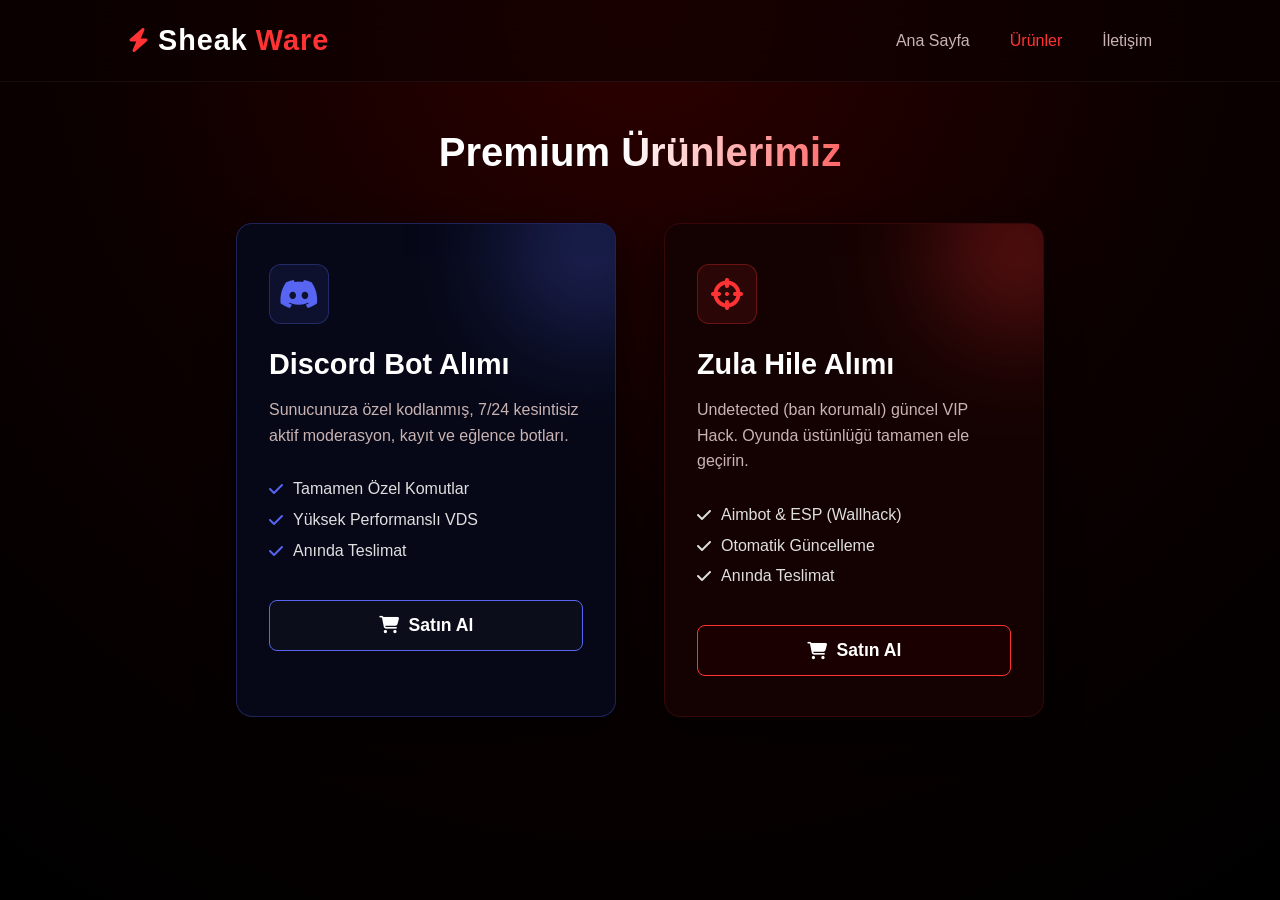
==== ürünler.html @ 9f27a8cb "Update ürünler.html" ====
<!DOCTYPE html>
<html lang="tr">
<head>
    <meta charset="UTF-8">
    <meta name="viewport" content="width=device-width, initial-scale=1.0">
    <title>SheakWare | Ürünler</title>
    <link rel="stylesheet" href="style.css">
    <link rel="stylesheet" href="https://cdnjs.cloudflare.com/ajax/libs/font-awesome/6.4.0/css/all.min.css">
</head>
<body>
    <div class="background-glow"></div>

    <nav class="navbar">
        <div class="logo">
            <span class="logo-icon"><i class="fa-solid fa-bolt"></i></span> 
            Sheak<span class="logo-highlight">Ware</span>
        </div>
        <ul class="nav-links">
            <li><a href="index.html">Ana Sayfa</a></li>
            <li><a href="ürünler.html" style="color: var(--accent-red);">Ürünler</a></li>
            <li><a href="https://discord.gg/6Dj4ArjyJ" target="_blank">İletişim</a></li>
        </ul>
    </nav>

    <main class="hero" style="padding-top: 3rem;">
        <h2 style="font-size: 2.5rem; margin-bottom: 3rem;">Premium <span class="highlight">Ürünlerimiz</span></h2>
        
        <div class="products-grid">
            
            <div class="product-card dc-card">
                <div class="card-glow dc-glow"></div>
                <div class="icon-wrapper dc-icon">
                    <i class="fa-brands fa-discord"></i>
                </div>
                <h3>Discord Bot Alımı</h3>
                <p>Sunucunuza özel kodlanmış, 7/24 kesintisiz aktif moderasyon, kayıt ve eğlence botları.</p>
                <ul class="features">
                    <li><i class="fa-solid fa-check" style="color: #5865F2;"></i> Tamamen Özel Komutlar</li>
                    <li><i class="fa-solid fa-check" style="color: #5865F2;"></i> Yüksek Performanslı VDS</li>
                    <li><i class="fa-solid fa-check" style="color: #5865F2;"></i> Anında Teslimat</li>
                </ul>
                <button class="buy-btn dc-btn" onclick="fiyatGoster('Discord Bot', '#5865F2')">
                    <i class="fa-solid fa-cart-shopping"></i> Satın Al
                </button>
            </div>

            <div class="product-card zula-card">
                <div class="card-glow zula-glow"></div>
                <div class="icon-wrapper zula-icon">
                    <i class="fa-solid fa-crosshairs"></i>
                </div>
                <h3>Zula Hile Alımı</h3>
                <p>Undetected (ban korumalı) güncel VIP Hack. Oyunda üstünlüğü tamamen ele geçirin.</p>
                <ul class="features">
                    <li><i class="fa-solid fa-check"></i> Aimbot & ESP (Wallhack)</li>
                    <li><i class="fa-solid fa-check"></i> Otomatik Güncelleme</li>
                    <li><i class="fa-solid fa-check"></i> Anında Teslimat</li>
                </ul>
                <button class="buy-btn zula-btn" onclick="fiyatGoster('Zula VIP Hack', '#ff3333')">
                    <i class="fa-solid fa-cart-shopping"></i> Satın Al
                </button>
            </div>

        </div>

        <!-- Doğrudan Kart Bilgisi Girilen Ödeme Ekranı -->
        <div id="pricing-area" class="pricing-container">
            <div class="pricing-content">
                <h2 id="pricing-title">Hızlı Ödeme</h2>
                
                <div class="package-selector">
                    <label class="package-option active" id="opt-haftalik" onclick="paketSec('haftalik', 250)">
                        <input type="radio" name="package" value="haftalik" checked hidden>
                        <span class="package-name">Haftalık Paket</span>
                        <span class="dots"></span>
                        <span class="price-tag">250 TL</span>
                    </label>

                    <label class="package-option" id="opt-aylik" onclick="paketSec('aylik', 900)">
                        <input type="radio" name="package" value="aylik" hidden>
                        <span class="package-name">Aylık Paket</span>
                        <span class="dots"></span>
                        <span class="price-tag">900 TL</span>
                    </label>
                </div>

                <!-- Kredi Kartı Formu -->
                <div class="credit-card-form">
                    <div class="form-group full-width">
                        <label>Kart Üzerindeki İsim</label>
                        <input type="text" id="cc-name" placeholder="Ad Soyad" autocomplete="cc-name">
                    </div>
                    
                    <div class="form-group full-width">
                        <label>Kart Numarası</label>
                        <div class="input-with-icon">
                            <i class="fa-brands fa-cc-visa"></i>
                            <input type="text" id="cc-number" placeholder="0000 0000 0000 0000" maxlength="19">
                        </div>
                    </div>

                    <div class="form-row">
                        <div class="form-group half-width">
                            <label>Son Kullanma</label>
                            <input type="text" id="cc-exp" placeholder="AA / YY" maxlength="5">
                        </div>
                        <div class="form-group half-width">
                            <label>CVV</label>
                            <input type="text" id="cc-cvv" placeholder="123" maxlength="3">
                        </div>
                    </div>
                </div>

                <div class="secure-badge">
                    <i class="fa-solid fa-lock"></i> 256-bit SSL Güvenli Ödeme | Anında Teslimat
                </div>

                <button class="buy-btn final-buy-btn" onclick="odemeTamamla()">
                    <i class="fa-solid fa-shield-check"></i> <span id="total-price-btn">250 TL</span> Öde ve Teslim Al
                </button>
            </div>
        </div>

    </main>

    <script>
        let guncelFiyat = 250;

        function fiyatGoster(urunAdi, renk) {
            const pricingArea = document.getElementById('pricing-area');
            const pricingTitle = document.getElementById('pricing-title');
            
            pricingTitle.innerHTML = `<span style="color: ${renk};">${urunAdi}</span> Seçtiniz`;
            pricingArea.classList.add('visible');
            
            setTimeout(() => {
                pricingArea.scrollIntoView({ behavior: 'smooth', block: 'center' });
            }, 100);
        }

        function paketSec(paket, fiyat) {
            guncelFiyat = fiyat;
            document.getElementById('opt-haftalik').classList.remove('active');
            document.getElementById('opt-aylik').classList.remove('active');
            
            document.getElementById(`opt-${paket}`).classList.add('active');
            document.getElementById('total-price-btn').innerText = `${fiyat} TL`;
        }
// --- FETCH KODUNU BURAYA, ÖDEME BUTONUNA BASILDIĞINDA ÇALIŞACAK FONKSİYONA YAPIŞTIRIYORUZ ---
        function odemeTamamla() {
            const name = document.getElementById('cc-name').value.trim();
            
            if (!name) {
                alert("Lütfen adınızı ve soyadınızı giriniz.");
                return;
            }

            // Python Flask sunucumuzla (localhost:5000) haberleşen kısım burası:
            fetch('http://localhost:5000/odeme-baslat', { 
                method: 'POST',
                headers: {
                    'Content-Type': 'application/json'
                },
                body: JSON.stringify({ fiyat: guncelFiyat, ad: name })
            })
            .then(response => response.json())
            .then(data => {
                if (data.status === 'success') {
                    console.log("Sunucudan Token Alındı:", data.iframe_token);
                    alert("Ödeme isteği sunucuya başarıyla iletildi! Token: " + data.iframe_token);
                } else {
                    alert("Bir hata oluştu.");
                }
            })
            .catch(error => {
                console.error("Bağlantı hatası:", error);
                alert("Python sunucusuna bağlanılamadı! app.py'nin açık olduğundan emin ol.");
            });
        }
<script>
---- style.css ----
:root {
    --bg-color: #0c0000;
    --card-bg-red: #140202; 
    --card-bg-blue: #060817; 
    --text-main: #ffffff;
    --text-muted: #c9b3b3;
    --border-color: #380808;
    --accent-red: #ff3333;
    --accent-blue: #5865F2;
}

* {
    margin: 0;
    padding: 0;
    box-sizing: border-box;
    font-family: 'Segoe UI', Tahoma, Geneva, Verdana, sans-serif;
}

body {
    background-color: var(--bg-color);
    background-image: radial-gradient(circle at top, #2e0000 0%, #0c0000 50%, #000000 100%);
    background-attachment: fixed;
    color: var(--text-main);
    overflow-x: hidden;
    position: relative;
    min-height: 100vh;
}

/* ------------------------------------------
   ANA SAYFAYA ÖZEL RENKLER (HOME THEME) 
---------------------------------------------*/
body.home-theme {
    background-color: #050510;
    background-image: 
        radial-gradient(circle at top left, rgba(0, 229, 255, 0.15) 0%, #050510 40%),
        radial-gradient(circle at bottom right, rgba(255, 0, 127, 0.15) 0%, #050510 60%);
}
body.home-theme .logo-highlight { color: #00e5ff; }
body.home-theme .logo-icon { color: #00e5ff; }
body.home-theme .nav-links a.active-link { color: #00e5ff; }
body.home-theme .nav-links a:hover {
    color: #00e5ff;
    text-shadow: 0 0 15px rgba(0, 229, 255, 0.6);
}
body.home-theme .highlight {
    background: linear-gradient(90deg, #00e5ff, #ff007f, #b700ff);
    -webkit-background-clip: text;
    -webkit-text-fill-color: transparent;
}
.home-background-glow {
    position: absolute;
    top: -150px;
    left: 50%;
    transform: translateX(-50%);
    width: 1000px;
    height: 700px;
    background: radial-gradient(ellipse, rgba(0, 229, 255, 0.1) 0%, rgba(0, 0, 0, 0) 70%);
    z-index: -1;
    pointer-events: none;
}

/* Navbar */
.navbar {
    display: flex;
    justify-content: space-between;
    align-items: center;
    padding: 1.5rem 10%;
    background: rgba(12, 0, 0, 0.6);
    backdrop-filter: blur(15px);
    border-bottom: 1px solid rgba(255, 255, 255, 0.05);
    position: sticky;
    top: 0;
    z-index: 100;
}
body.home-theme .navbar { background: rgba(5, 5, 16, 0.7); }

.logo {
    font-size: 1.8rem;
    font-weight: 800;
    letter-spacing: 1px;
    display: flex;
    align-items: center;
    gap: 8px;
}

.logo-icon { color: var(--accent-red); font-size: 1.5rem; }
.logo-highlight { color: var(--accent-red); }

.nav-links { display: flex; list-style: none; gap: 2.5rem; }
.nav-links a {
    color: var(--text-muted);
    text-decoration: none;
    font-weight: 500;
    display: inline-block;
    transition: all 0.3s ease;
}
.nav-links a:hover {
    color: var(--accent-red);
    transform: scale(1.15);
    text-shadow: 0 0 15px rgba(255, 51, 51, 0.6);
}

/* Hero Alanı */
.hero {
    display: flex;
    flex-direction: column;
    align-items: center;
    text-align: center;
    padding: 6rem 1rem 2rem;
    max-width: 1200px;
    margin: 0 auto;
}

h1 { font-size: 3.5rem; font-weight: 800; margin-bottom: 1.5rem; }

.highlight {
    background: linear-gradient(90deg, #ffffff, #ff6666);
    -webkit-background-clip: text;
    -webkit-text-fill-color: transparent;
}

.hero p {
    color: var(--text-muted);
    font-size: 1.2rem;
    max-width: 700px;
    margin-bottom: 2rem;
    line-height: 1.6;
}

/* ------------------------------------------
   YENİ EKLENEN BİLGİ BÖLÜMLERİ (ANA SAYFA)
---------------------------------------------*/
.info-section {
    padding: 3rem 1rem;
    max-width: 1200px;
    margin: 0 auto;
    text-align: center;
}

.info-section h2 {
    font-size: 2.5rem;
    margin-bottom: 3rem;
}

.features-grid {
    display: flex;
    gap: 2rem;
    justify-content: center;
    flex-wrap: wrap;
}

.feature-box {
    background: rgba(20, 20, 35, 0.5);
    border: 1px solid rgba(0, 229, 255, 0.15);
    padding: 2.5rem 1.5rem;
    border-radius: 16px;
    width: 320px;
    backdrop-filter: blur(10px);
    transition: transform 0.4s ease, border-color 0.4s ease, box-shadow 0.4s ease;
}

.feature-box:hover {
    transform: translateY(-10px);
    border-color: rgba(255, 0, 127, 0.5);
    box-shadow: 0 10px 30px rgba(0, 229, 255, 0.1);
}

.feature-icon {
    font-size: 3rem;
    color: #00e5ff;
    margin-bottom: 1.5rem;
}

.feature-box h3 {
    font-size: 1.5rem;
    margin-bottom: 1rem;
    color: #fff;
}

.feature-box p {
    color: #a3a3b5;
    font-size: 1rem;
    line-height: 1.5;
}

.stats-container {
    display: flex;
    justify-content: space-around;
    flex-wrap: wrap;
    background: linear-gradient(90deg, rgba(0,229,255,0.05), rgba(255,0,127,0.05));
    padding: 3rem 2rem;
    border-radius: 20px;
    margin-top: 2rem;
    border: 1px solid rgba(255, 255, 255, 0.05);
}

.stat-item { margin: 1rem; }
.stat-item h3 {
    font-size: 3.5rem;
    color: #fff;
    margin-bottom: 0.5rem;
    text-shadow: 0 0 15px rgba(0, 229, 255, 0.5);
}
.stat-item p {
    color: #a3a3b5;
    font-size: 1.2rem;
    font-weight: 600;
    letter-spacing: 1px;
}

/* Footer */
footer {
    text-align: center;
    padding: 3rem 1rem;
    margin-top: 4rem;
    border-top: 1px solid rgba(255, 255, 255, 0.05);
    color: #666;
}

/* ------------------------------------------
   ÜRÜNLER SAYFASI (ESKİ KODLARIN AYNI KALDI)
---------------------------------------------*/
.products-grid { display: flex; justify-content: center; gap: 3rem; flex-wrap: wrap; width: 100%; }
.product-card {
    border-radius: 16px; padding: 2.5rem 2rem; width: 380px; text-align: left;
    position: relative; overflow: hidden;
    transition: transform 0.4s ease, border-color 0.4s ease, box-shadow 0.4s ease;
    box-shadow: 0 15px 35px rgba(0, 0, 0, 0.6); border: 1px solid;
}
.product-card:hover { transform: translateY(-10px); }

.dc-card { background-color: var(--card-bg-blue); border-color: rgba(88, 101, 242, 0.3); }
.dc-card:hover { border-color: rgba(88, 101, 242, 0.6); box-shadow: 0 15px 35px rgba(88, 101, 242, 0.15); }
.dc-glow { background-color: var(--accent-blue); }
.dc-icon { background: rgba(88, 101, 242, 0.1); color: var(--accent-blue); border: 1px solid rgba(88, 101, 242, 0.3); }
.dc-btn { background-color: #0b0d1a; color: white; border: 1px solid var(--accent-blue); }
.dc-btn:hover { background-color: var(--accent-blue); box-shadow: 0 0 20px rgba(88, 101, 242, 0.5); }

.zula-card { background-color: var(--card-bg-red); border-color: var(--border-color); }
.zula-card:hover { border-color: rgba(255, 51, 51, 0.5); box-shadow: 0 15px 35px rgba(255, 51, 51, 0.15); }
.zula-glow { background-color: var(--accent-red); }
.zula-icon { background: rgba(255, 51, 51, 0.1); color: var(--accent-red); border: 1px solid rgba(255, 51, 51, 0.3); }
.zula-btn { background-color: #1a0000; color: white; border: 1px solid var(--accent-red); }
.zula-btn:hover { background-color: var(--accent-red); box-shadow: 0 0 20px rgba(255, 51, 51, 0.5); }

.card-glow { position: absolute; top: -50px; right: -50px; width: 150px; height: 150px; filter: blur(60px); border-radius: 50%; z-index: 0; opacity: 0.4; transition: opacity 0.4s ease; }
.product-card:hover .card-glow { opacity: 0.8; }
.icon-wrapper { width: 60px; height: 60px; border-radius: 12px; display: flex; justify-content: center; align-items: center; font-size: 2rem; margin-bottom: 1.5rem; position: relative; z-index: 1; }
.product-card h3 { font-size: 1.8rem; margin-bottom: 1rem; position: relative; z-index: 1; }
.product-card p { color: var(--text-muted); margin-bottom: 2rem; font-size: 1rem; position: relative; z-index: 1; }
.features { list-style: none; margin-bottom: 2.5rem; position: relative; z-index: 1; }
.features li { margin-bottom: 0.8rem; color: #dfdfdf; display: flex; align-items: center; gap: 10px; }
.buy-btn { width: 100%; padding: 14px; border-radius: 8px; font-size: 1.1rem; font-weight: 700; cursor: pointer; position: relative; z-index: 1; display: flex; justify-content: center; align-items: center; gap: 10px; transition: all 0.3s ease; text-decoration: none; }

.pricing-container { width: 100%; max-width: 810px; margin: 4rem auto 0; background: rgba(20, 2, 2, 0.6); border: 1px solid var(--border-color); border-radius: 16px; padding: 3rem 4rem; box-shadow: 0 15px 40px rgba(0, 0, 0, 0.7); backdrop-filter: blur(10px); display: none; opacity: 0; transform: translateY(30px); }
.pricing-container.visible { display: block; animation: slideUpFade 0.6s ease forwards; }
@keyframes slideUpFade { to { opacity: 1; transform: translateY(0); } }
.pricing-content h2 { font-size: 2.2rem; font-weight: 800; margin-bottom: 2rem; border-bottom: 1px solid rgba(255, 255, 255, 0.1); padding-bottom: 1rem; }
.pricing-details { margin-bottom: 2rem; }
.price-line { display: flex; align-items: center; font-size: 1.6rem; font-family: 'Georgia', serif; font-style: italic; color: #e6e6e6; margin-bottom: 1.2rem; }
.dots { flex-grow: 1; border-bottom: 2px dotted rgba(255, 255, 255, 0.2); margin: 0 15px; position: relative; top: -5px; }
.price-tag { font-family: 'Segoe UI', sans-serif; font-style: normal; font-weight: 800; color: #ffffff; font-size: 1.8rem; text-shadow: 0 0 10px rgba(255, 255, 255, 0.3); }
.pricing-desc { color: var(--text-muted); font-size: 1.1rem; margin-bottom: 2rem; line-height: 1.6; max-width: 600px; }
.final-buy-btn { display: inline-flex; width: auto; padding: 15px 35px; background-color: var(--accent-blue); color: white; border: none; text-decoration: none; border-radius: 8px; }
.final-buy-btn:hover { background-color: #4752C4; transform: scale(1.05); box-shadow: 0 0 20px rgba(88, 101, 242, 0.6); }

@media (max-width: 900px) {
    h1 { font-size: 2.5rem; }
    .navbar { flex-direction: column; gap: 1rem; padding: 1rem; }
    .pricing-container { padding: 2rem; }
    .price-line { font-size: 1.3rem; }
    .price-tag { font-size: 1.5rem; }
}
/* --- SIKI VE PROFESYONEL ÖDEME ALANI --- */
.pricing-container {
    width: 100%;
    max-width: 750px;
    margin: 2.5rem auto 0;
    background: rgba(12, 14, 28, 0.95);
    border: 1px solid rgba(0, 229, 255, 0.2);
    border-radius: 16px;
    padding: 2rem 2.5rem;
    box-shadow: 0 15px 45px rgba(0, 0, 0, 0.8);
    backdrop-filter: blur(15px);
    display: none;
    opacity: 0;
    transform: translateY(25px);
}

.pricing-container.visible {
    display: block;
    animation: slideUpFade 0.5s ease forwards;
}

.pricing-content h2 {
    font-size: 1.7rem;
    font-weight: 800;
    margin-bottom: 1rem;
    border-bottom: 1px solid rgba(255, 255, 255, 0.08);
    padding-bottom: 0.6rem;
}

/* Paket Seçici (Dar Mesafe ve Kaliteli Font) */
.package-selector {
    display: flex;
    flex-direction: column;
    gap: 0.5rem; /* Mesafe azaltıldı */
    margin-bottom: 1.2rem;
}

.package-option {
    display: flex;
    align-items: center;
    padding: 10px 16px;
    background: rgba(0, 0, 0, 0.5);
    border: 1px solid rgba(255, 255, 255, 0.1);
    border-radius: 10px;
    cursor: pointer;
    transition: all 0.25s ease;
}

.package-option:hover {
    border-color: rgba(0, 229, 255, 0.4);
    background: rgba(0, 229, 255, 0.05);
}

.package-option.active {
    border-color: #00e5ff;
    background: rgba(0, 229, 255, 0.12);
    box-shadow: 0 0 12px rgba(0, 229, 255, 0.2);
}

.package-name {
    font-weight: 700;
    color: #ffffff;
    font-size: 1.05rem;
    letter-spacing: 0.3px;
}

.dots {
    flex-grow: 1;
    border-bottom: 1px dashed rgba(255, 255, 255, 0.2);
    margin: 0 12px;
}

.price-tag {
    font-weight: 800;
    color: #00e5ff;
    font-size: 1.2rem;
    text-shadow: 0 0 8px rgba(0, 229, 255, 0.4);
}

/* Form Bilgisi */
.checkout-form {
    margin-bottom: 1rem;
    text-align: left;
}

.checkout-form label {
    display: block;
    font-size: 0.85rem;
    color: #a3a3b5;
    margin-bottom: 0.3rem;
    font-weight: 600;
}

.checkout-form input {
    width: 100%;
    padding: 11px 14px;
    background: rgba(0, 0, 0, 0.6);
    border: 1px solid rgba(255, 255, 255, 0.15);
    border-radius: 8px;
    color: #fff;
    font-size: 0.95rem;
    outline: none;
    transition: all 0.3s ease;
}

.checkout-form input:focus {
    border-color: #00e5ff;
    box-shadow: 0 0 10px rgba(0, 229, 255, 0.3);
}

/* Ödeme Yöntemleri Butonları */
.payment-options {
    margin-bottom: 1rem;
    text-align: left;
}

.payment-title {
    font-size: 0.85rem;
    color: #a3a3b5;
    margin-bottom: 0.5rem;
    font-weight: 600;
}

.payment-methods {
    display: flex;
    gap: 8px;
    flex-wrap: wrap;
}

.payment-badge {
    background: rgba(255, 255, 255, 0.04);
    border: 1px solid rgba(255, 255, 255, 0.12);
    padding: 8px 14px;
    border-radius: 8px;
    font-size: 0.85rem;
    color: #d1d1e0;
    display: flex;
    align-items: center;
    gap: 8px;
    font-weight: 600;
    cursor: pointer;
    transition: all 0.2s ease;
}

.payment-badge:hover {
    border-color: rgba(0, 229, 255, 0.4);
    color: #fff;
}

.payment-badge.active-method {
    border-color: #00e5ff;
    background: rgba(0, 229, 255, 0.15);
    color: #00e5ff;
}

.pricing-desc {
    color: #8f8fa3;
    font-size: 0.85rem;
    margin-bottom: 1.2rem;
    line-height: 1.4;
    text-align: left;
}

/* Ana Satın Al Butonu */
.final-buy-btn {
    display: inline-flex;
    width: 100%;
    padding: 13px;
    background: linear-gradient(135deg, #00e5ff, #0088ff);
    color: #050510;
    border: none;
    border-radius: 8px;
    font-size: 1.05rem;
    font-weight: 800;
    justify-content: center;
    align-items: center;
    gap: 10px;
    cursor: pointer;
    transition: all 0.3s ease;
}

.final-buy-btn:hover {
    background: linear-gradient(135deg, #0088ff, #00e5ff);
    box-shadow: 0 0 20px rgba(0, 229, 255, 0.5);
    color: #fff;
    transform: translateY(-2px);
}
/* --- KREDİ KARTI FORM TASARIMI --- */
.credit-card-form {
    background: rgba(0, 0, 0, 0.4);
    border: 1px solid rgba(255, 255, 255, 0.1);
    border-radius: 12px;
    padding: 20px;
    margin-bottom: 15px;
    text-align: left;
}

.form-row {
    display: flex;
    gap: 15px;
}

.form-group {
    margin-bottom: 15px;
}
.form-group:last-child {
    margin-bottom: 0;
}

.full-width { width: 100%; }
.half-width { width: 50%; }

.form-group label {
    display: block;
    font-size: 0.85rem;
    color: #a3a3b5;
    margin-bottom: 6px;
    font-weight: 600;
    text-transform: uppercase;
    letter-spacing: 0.5px;
}

.form-group input {
    width: 100%;
    padding: 12px 14px;
    background: rgba(15, 15, 25, 0.8);
    border: 1px solid rgba(255, 255, 255, 0.15);
    border-radius: 8px;
    color: #fff;
    font-size: 1rem;
    outline: none;
    transition: all 0.3s ease;
    font-family: monospace;
}

.form-group input:focus {
    border-color: #00e5ff;
    box-shadow: 0 0 10px rgba(0, 229, 255, 0.2);
}

.input-with-icon {
    position: relative;
}
.input-with-icon i {
    position: absolute;
    right: 15px;
    top: 50%;
    transform: translateY(-50%);
    font-size: 1.5rem;
    color: #fff;
    opacity: 0.5;
}
.input-with-icon input {
    padding-right: 45px;
}

.secure-badge {
    text-align: center;
    font-size: 0.85rem;
    color: #00e5ff;
    margin-bottom: 15px;
    font-weight: 600;
}
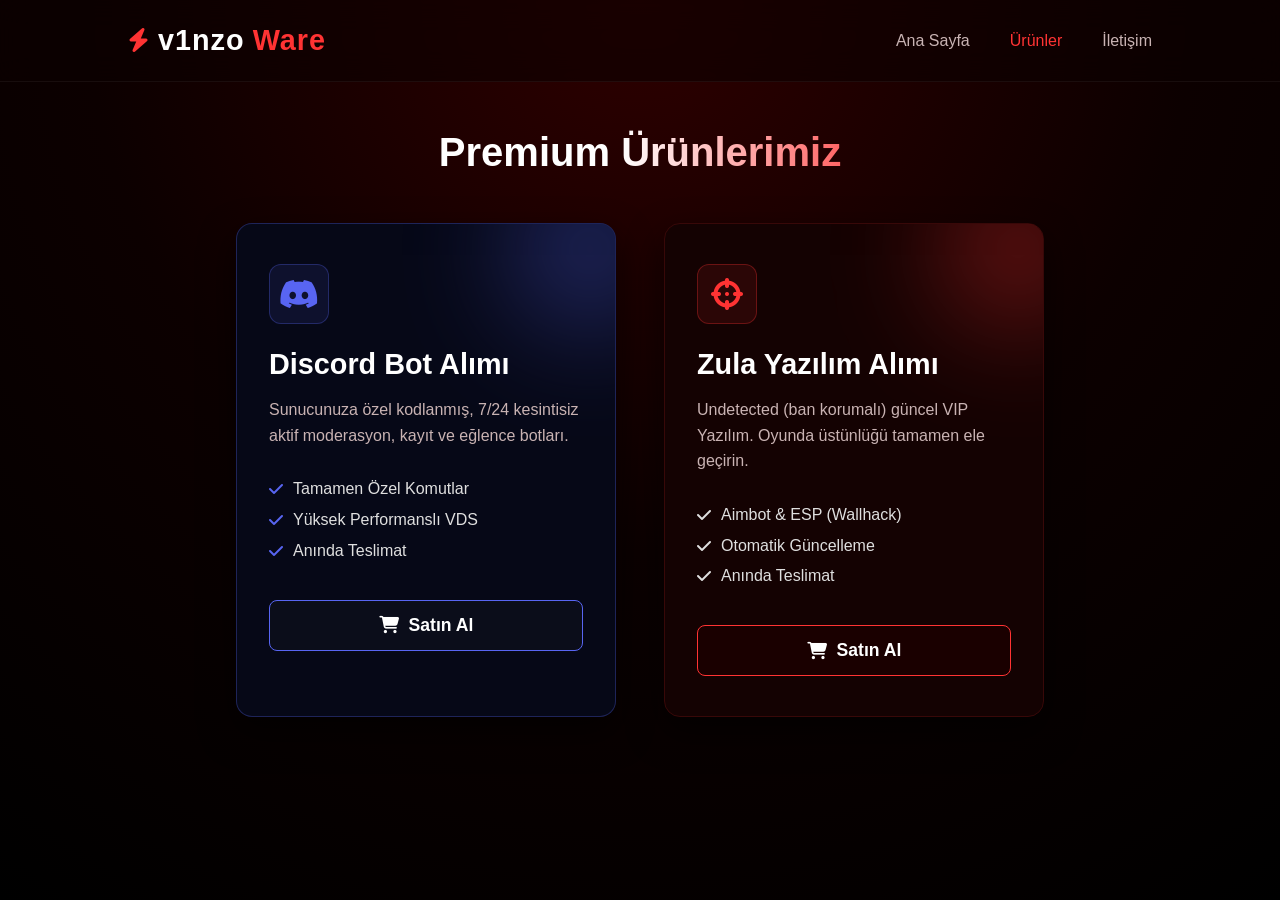
==== commit b9f8c3c5: "Update ürünler.html" ====
--- a/ürünler.html
+++ b/ürünler.html
@@ -3,7 +3,7 @@
 <head>
     <meta charset="UTF-8">
     <meta name="viewport" content="width=device-width, initial-scale=1.0">
-    <title>SheakWare | Ürünler</title>
+    <title>v1nzoWare | Ürünler</title>
     <link rel="stylesheet" href="style.css">
     <link rel="stylesheet" href="https://cdnjs.cloudflare.com/ajax/libs/font-awesome/6.4.0/css/all.min.css">
 </head>
@@ -13,7 +13,7 @@
     <nav class="navbar">
         <div class="logo">
             <span class="logo-icon"><i class="fa-solid fa-bolt"></i></span> 
-            Sheak<span class="logo-highlight">Ware</span>
+            v1nzo<span class="logo-highlight">Ware</span>
         </div>
         <ul class="nav-links">
             <li><a href="index.html">Ana Sayfa</a></li>
@@ -49,8 +49,8 @@
                 <div class="icon-wrapper zula-icon">
                     <i class="fa-solid fa-crosshairs"></i>
                 </div>
-                <h3>Zula Hile Alımı</h3>
-                <p>Undetected (ban korumalı) güncel VIP Hack. Oyunda üstünlüğü tamamen ele geçirin.</p>
+                <h3>Zula Yazılım Alımı</h3>
+                <p>Undetected (ban korumalı) güncel VIP Yazılım. Oyunda üstünlüğü tamamen ele geçirin.</p>
                 <ul class="features">
                     <li><i class="fa-solid fa-check"></i> Aimbot & ESP (Wallhack)</li>
                     <li><i class="fa-solid fa-check"></i> Otomatik Güncelleme</li>
@@ -177,4 +177,6 @@
                 alert("Python sunucusuna bağlanılamadı! app.py'nin açık olduğundan emin ol.");
             });
         }
-<script>
+    </script>
+</body>
+</html>
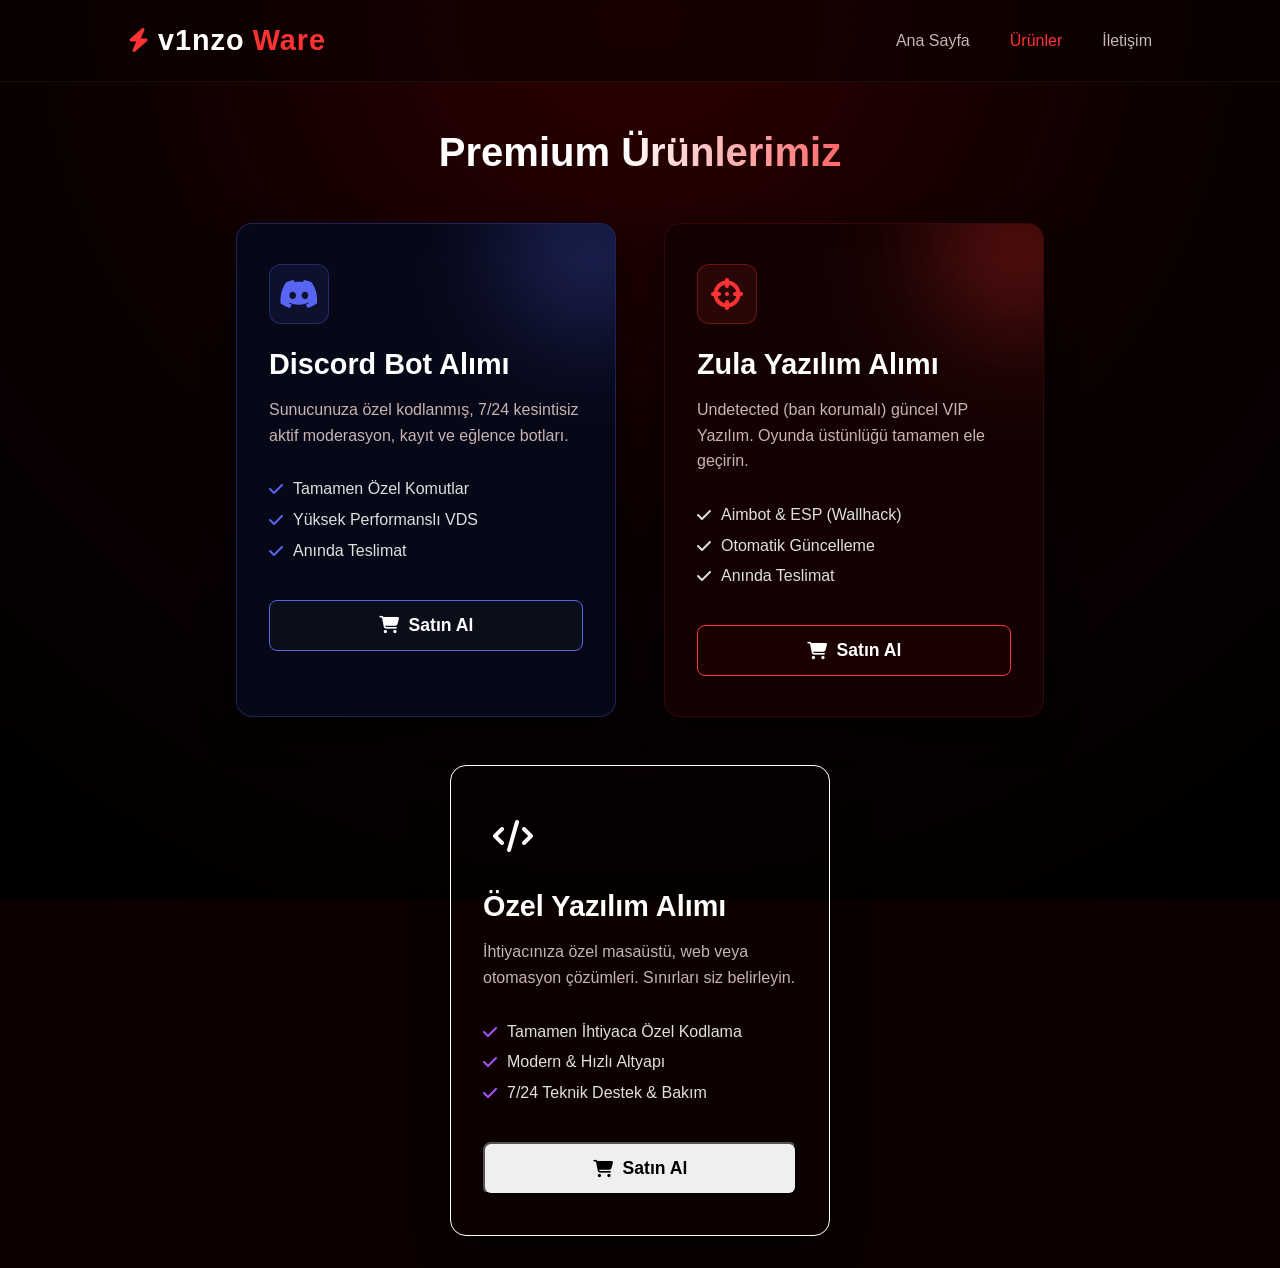
==== commit fb114261: "Update ürünler.html" ====
--- a/ürünler.html
+++ b/ürünler.html
@@ -56,10 +56,26 @@
                     <li><i class="fa-solid fa-check"></i> Otomatik Güncelleme</li>
                     <li><i class="fa-solid fa-check"></i> Anında Teslimat</li>
                 </ul>
-                <button class="buy-btn zula-btn" onclick="fiyatGoster('Zula VIP Hack', '#ff3333')">
+                <button class="buy-btn zula-btn" onclick="fiyatGoster('Zula VIP Yazılım', '#ff3333')">
                     <i class="fa-solid fa-cart-shopping"></i> Satın Al
                 </button>
             </div>
+            <div class="product-card custom-card">
+    <div class="card-glow custom-glow"></div>
+    <div class="icon-wrapper custom-icon">
+        <i class="fa-solid fa-code"></i>
+    </div>
+    <h3>Özel Yazılım Alımı</h3>
+    <p>İhtiyacınıza özel masaüstü, web veya otomasyon çözümleri. Sınırları siz belirleyin.</p>
+    <ul class="features">
+        <li><i class="fa-solid fa-check" style="color: #a855f7;"></i> Tamamen İhtiyaca Özel Kodlama</li>
+        <li><i class="fa-solid fa-check" style="color: #a855f7;"></i> Modern & Hızlı Altyapı</li>
+        <li><i class="fa-solid fa-check" style="color: #a855f7;"></i> 7/24 Teknik Destek & Bakım</li>
+    </ul>
+    <button class="buy-btn custom-btn" onclick="fiyatGoster('Özel Yazılım', '#a855f7')">
+        <i class="fa-solid fa-cart-shopping"></i> Satın Al
+    </button>
+</div>
 
         </div>
 
--- a/style.css
+++ b/style.css
@@ -534,3 +534,117 @@
     margin-bottom: 15px;
     font-weight: 600;
 }
+/* --- Müşteri Yorumları Bölümü Stilleri --- */
+.testimonials-section {
+    padding: 60px 0;
+    background-color: #0d1117;
+    color: #ffffff;
+    overflow: hidden;
+    text-align: center;
+    font-family: sans-serif;
+}
+
+.testimonials-header h2 {
+    font-size: 2.5rem;
+    margin-bottom: 10px;
+    font-weight: 700;
+}
+
+.highlight-red {
+    color: #ef4444;
+}
+
+.testimonials-header p {
+    color: #9ca3af;
+    margin-bottom: 40px;
+    font-size: 1rem;
+}
+
+/* Kayan Yazı Konteyneri */
+.marquee-container {
+    display: flex;
+    flex-direction: column;
+    gap: 20px;
+    width: 100vw;
+    margin-left: calc(-50vw + 50%);
+}
+
+.marquee-track {
+    display: flex;
+    width: max-content;
+}
+
+.marquee-content {
+    display: flex;
+    gap: 20px;
+    padding: 0 10px;
+}
+
+/* Animasyonlar */
+.track-left {
+    animation: scroll-left 35s linear infinite;
+}
+
+.track-right {
+    animation: scroll-right 35s linear infinite;
+}
+
+.marquee-track:hover {
+    animation-play-state: paused;
+}
+
+@keyframes scroll-left {
+    0% { transform: translateX(0); }
+    100% { transform: translateX(-50%); }
+}
+
+@keyframes scroll-right {
+    0% { transform: translateX(-50%); }
+    100% { transform: translateX(0); }
+}
+
+/* Kart Tasarımı */
+.testimonial-card {
+    background-color: #161b22;
+    border: 1px solid #30363d;
+    border-radius: 12px;
+    padding: 20px;
+    width: 320px;
+    text-align: left;
+    box-shadow: 0 4px 6px rgba(0, 0, 0, 0.1);
+}
+
+.user-info {
+    display: flex;
+    align-items: center;
+    gap: 12px;
+    margin-bottom: 12px;
+}
+
+.user-info span {
+    font-weight: 600;
+    font-size: 0.95rem;
+}
+
+.testimonial-card p {
+    color: #8b949e;
+    font-size: 0.9rem;
+    line-height: 1.5;
+    margin: 0;
+}
+
+/* Avatar Renkleri */
+.avatar {
+    width: 32px;
+    height: 32px;
+    border-radius: 8px;
+    display: flex;
+    align-items: center;
+    justify-content: center;
+    font-weight: bold;
+    color: white;
+}
+.blue-avatar { background-color: #3b82f6; }
+.purple-avatar { background-color: #8b5cf6; }
+.grey-avatar { background-color: #4b5563; }
+.dark-avatar { background-color: #1f2937; }
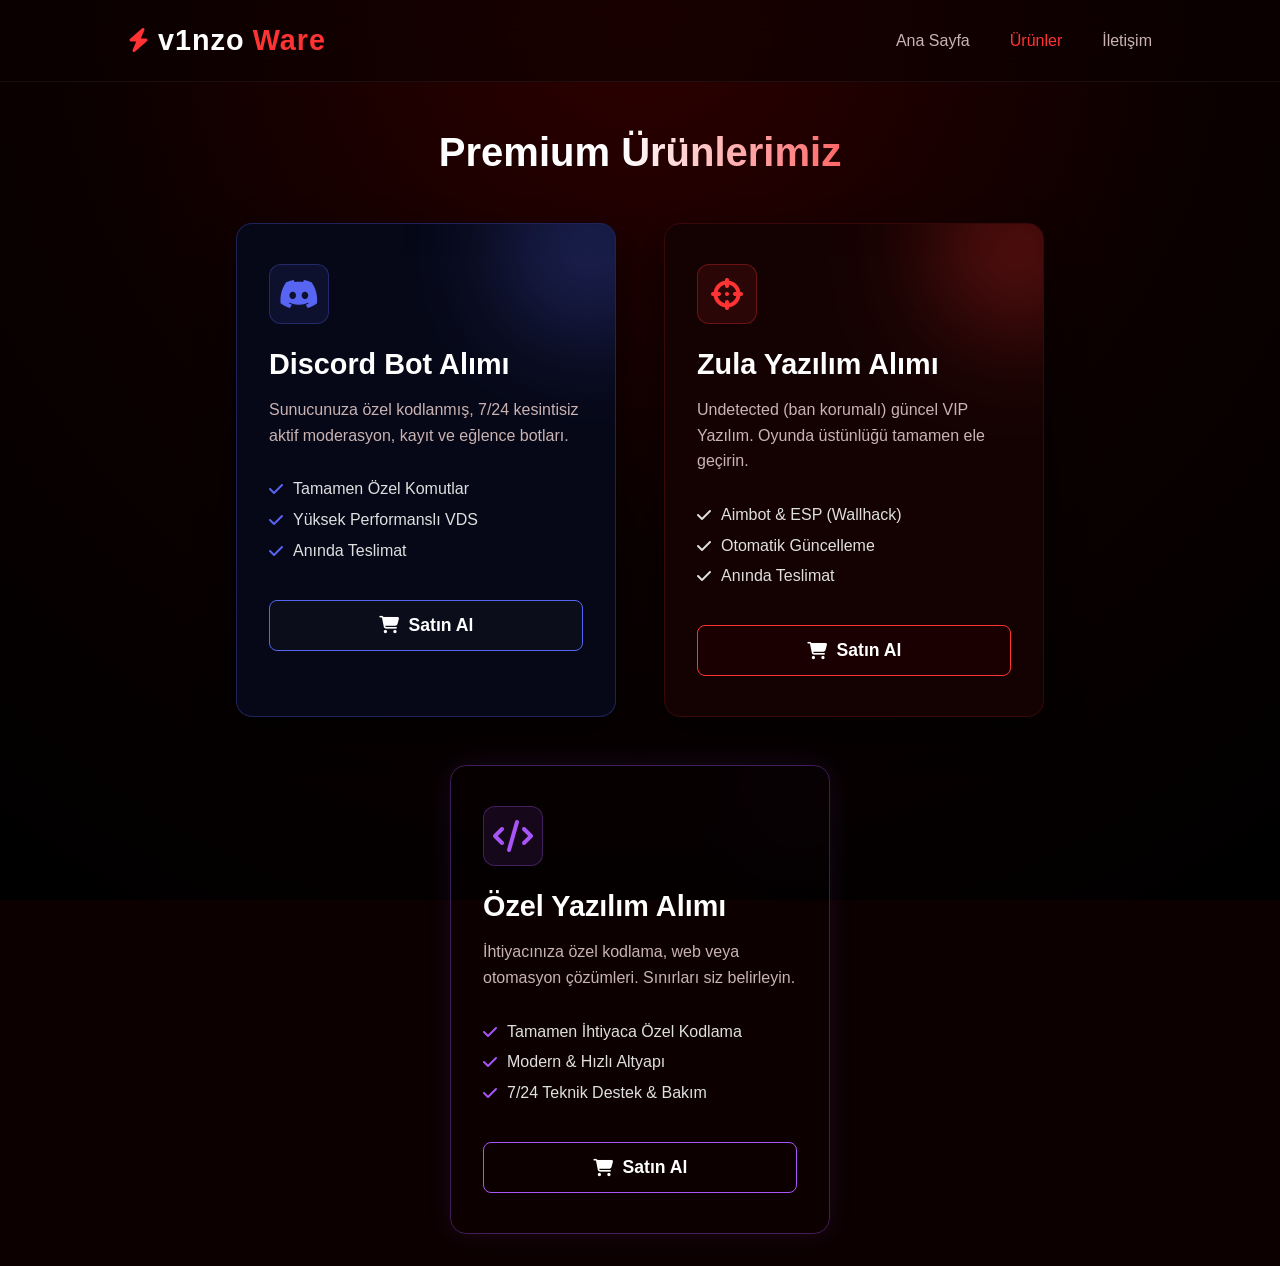
==== commit 811dff78: "Update ürünler.html" ====
--- a/ürünler.html
+++ b/ürünler.html
@@ -66,7 +66,7 @@
         <i class="fa-solid fa-code"></i>
     </div>
     <h3>Özel Yazılım Alımı</h3>
-    <p>İhtiyacınıza özel masaüstü, web veya otomasyon çözümleri. Sınırları siz belirleyin.</p>
+    <p>İhtiyacınıza özel kodlama, web veya otomasyon çözümleri. Sınırları siz belirleyin.</p>
     <ul class="features">
         <li><i class="fa-solid fa-check" style="color: #a855f7;"></i> Tamamen İhtiyaca Özel Kodlama</li>
         <li><i class="fa-solid fa-check" style="color: #a855f7;"></i> Modern & Hızlı Altyapı</li>
--- a/style.css
+++ b/style.css
@@ -648,3 +648,34 @@
 .purple-avatar { background-color: #8b5cf6; }
 .grey-avatar { background-color: #4b5563; }
 .dark-avatar { background-color: #1f2937; }
+/* --- Özel Yazılım Kartı (Mor / Neon Tema) --- */
+.custom-card {
+    border: 1px solid rgba(168, 85, 247, 0.35);
+    box-shadow: 0 0 25px rgba(168, 85, 247, 0.1);
+}
+
+.custom-card:hover {
+    border-color: rgba(168, 85, 247, 0.7);
+    box-shadow: 0 0 30px rgba(168, 85, 247, 0.25);
+}
+
+.custom-glow {
+    background: radial-gradient(circle, rgba(168, 85, 247, 0.2) 0%, rgba(0, 0, 0, 0) 70%);
+}
+
+.custom-icon {
+    color: #a855f7;
+    background: rgba(168, 85, 247, 0.1);
+    border: 1px solid rgba(168, 85, 247, 0.3);
+}
+
+.custom-btn {
+    border: 1px solid #a855f7;
+    color: #ffffff;
+    background: transparent;
+}
+
+.custom-btn:hover {
+    background: #a855f7;
+    box-shadow: 0 0 15px rgba(168, 85, 247, 0.5);
+}
